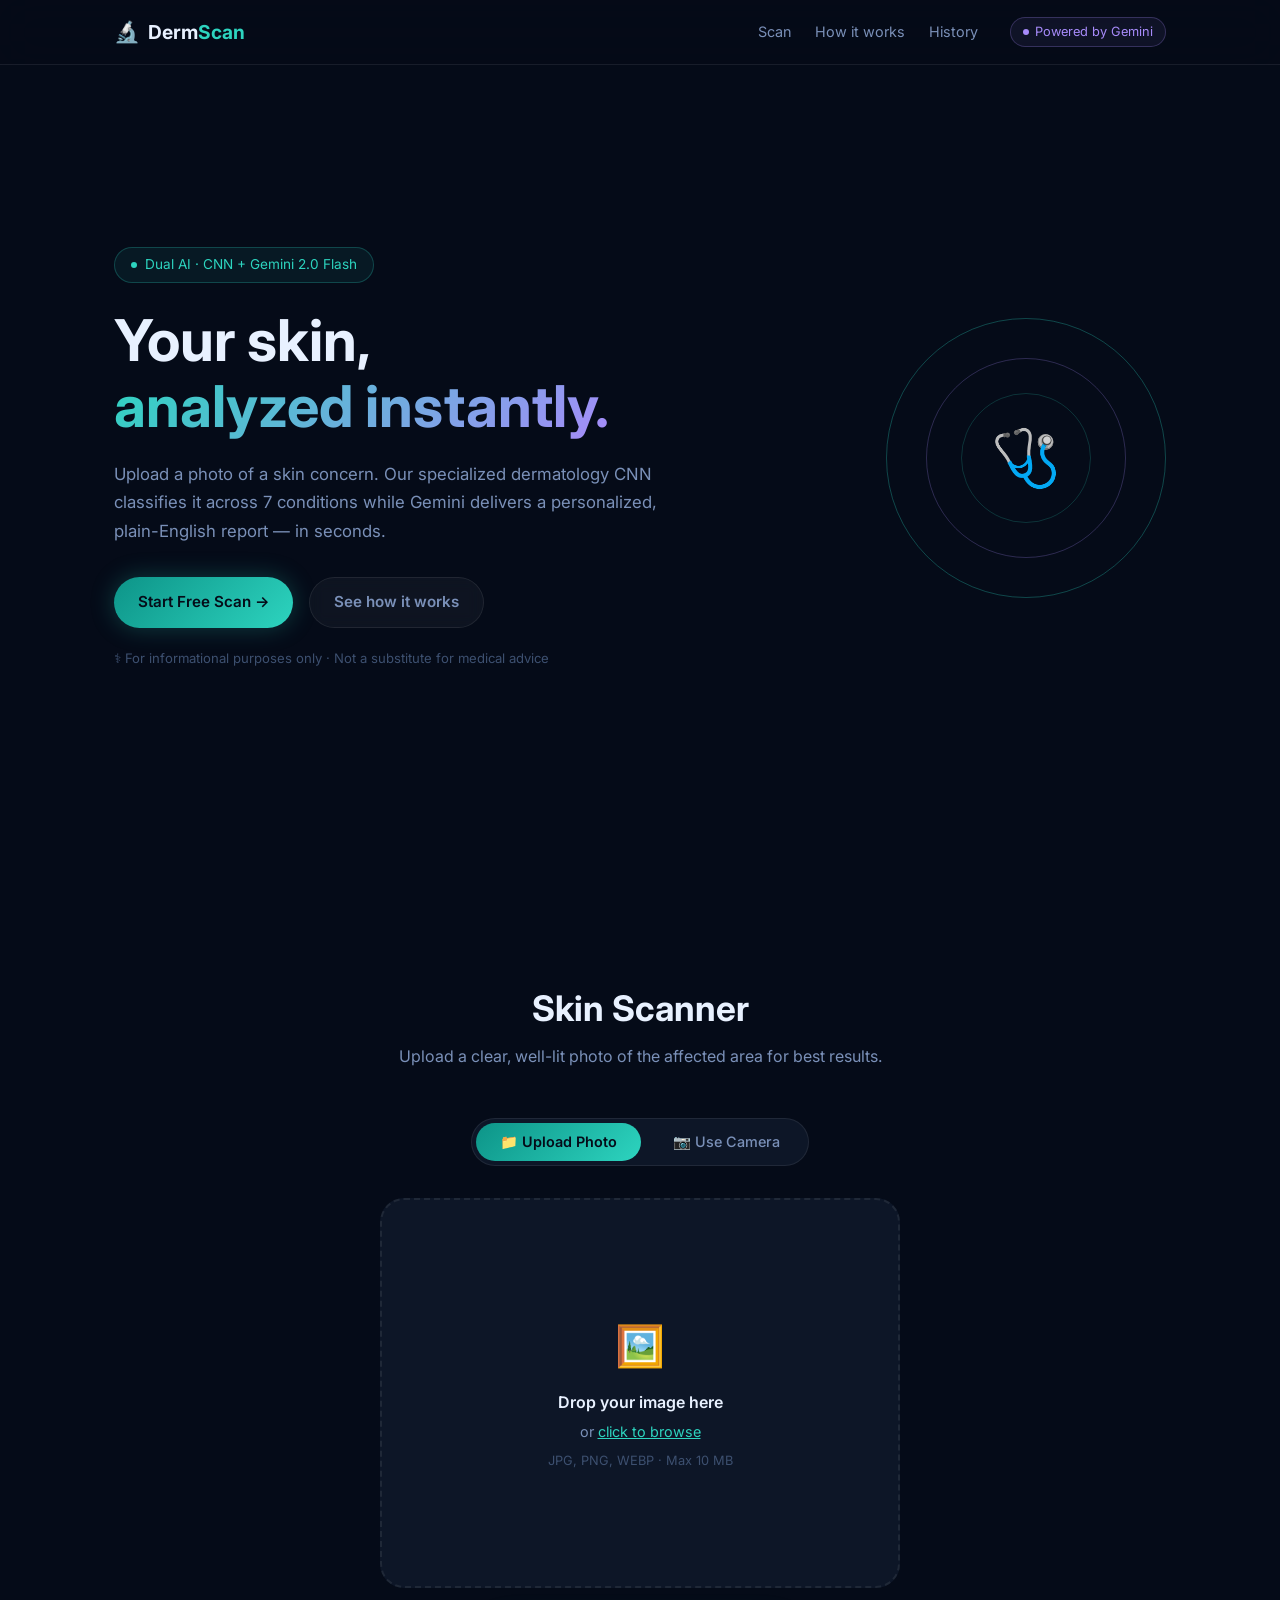
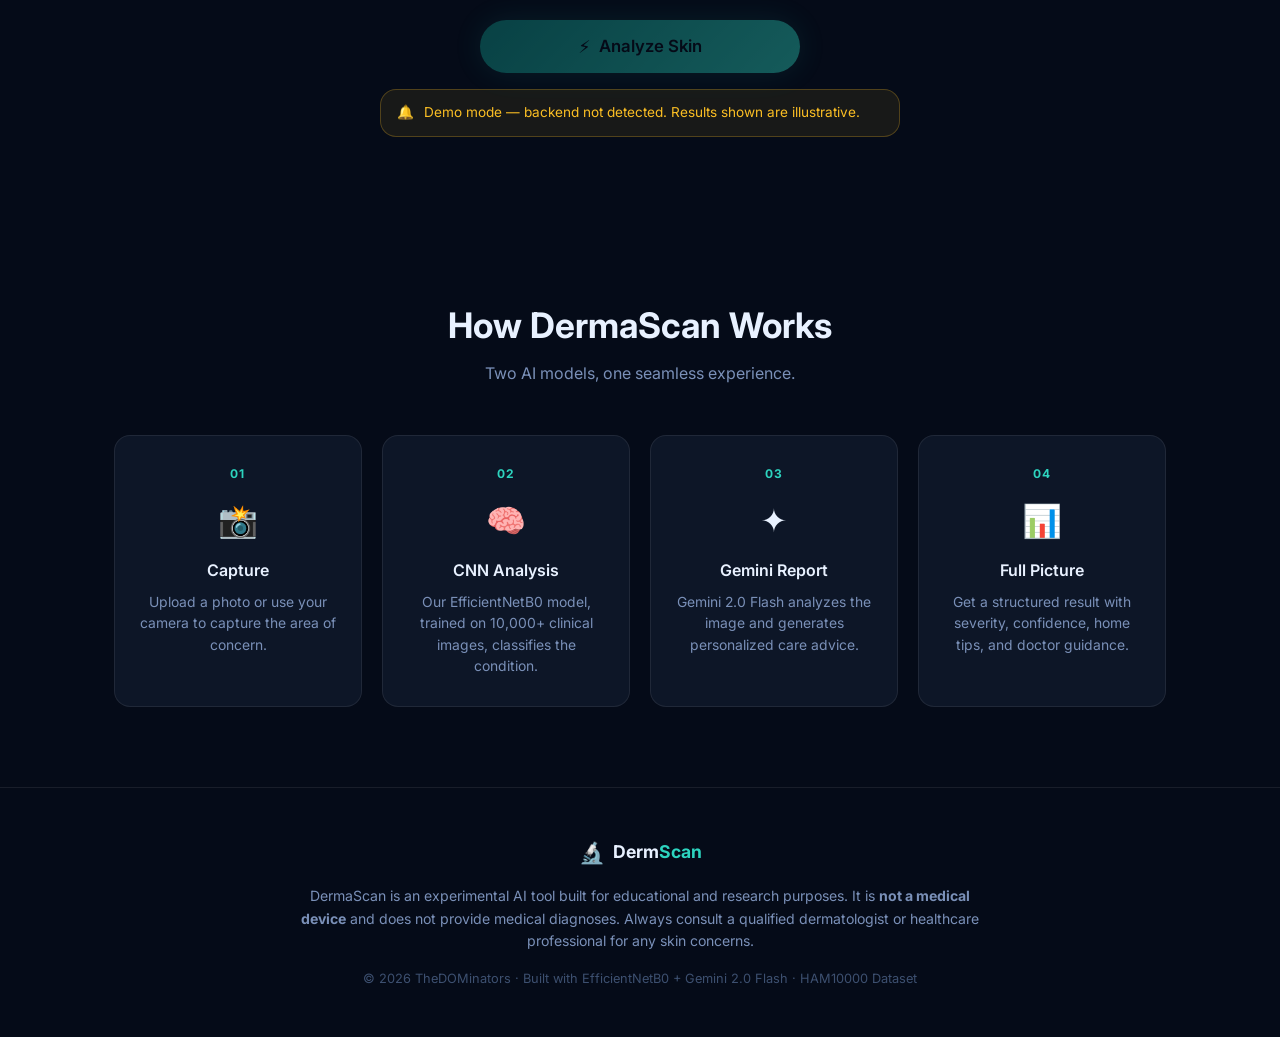
==== frontend/index.html @ 28ef1a65 "Claude Baseline Commit" ====
<!DOCTYPE html>
<html lang="en">
<head>
  <meta charset="UTF-8" />
  <meta name="viewport" content="width=device-width, initial-scale=1.0" />
  <title>DermaScan — AI Skin Condition Analyzer</title>
  <meta name="description" content="Upload a photo of a skin concern and get an instant dual-AI analysis powered by a specialized CNN and Gemini 2.0 Flash." />
  <meta name="theme-color" content="#050b18" />
  <meta property="og:title" content="DermaScan — AI Skin Condition Analyzer" />
  <meta property="og:description" content="Instant skin analysis powered by clinical AI + Gemini 2.0 Flash." />
  <link rel="preconnect" href="https://fonts.googleapis.com" />
  <link href="https://fonts.googleapis.com/css2?family=Inter:wght@300;400;500;600;700&display=swap" rel="stylesheet" />
  <link rel="stylesheet" href="style.css" />
</head>
<body>

  <!-- Particles background -->
  <div id="particles" aria-hidden="true"></div>

  <!-- ── Navbar ───────────────────────────────────────────────────── -->
  <nav id="navbar">
    <div class="nav-inner">
      <a href="#" class="nav-logo">
        <span class="logo-icon">🔬</span>
        <span class="logo-text">Derm<span class="accent">Scan</span></span>
      </a>
      <div class="nav-links">
        <a href="#scanner">Scan</a>
        <a href="#how-it-works">How it works</a>
        <a href="#history">History</a>
      </div>
      <div class="nav-badge">
        <span class="gemini-dot"></span>Powered by Gemini
      </div>
    </div>
  </nav>

  <!-- ── Hero ─────────────────────────────────────────────────────── -->
  <section id="hero">
    <div class="hero-content">
      <div class="hero-chip">
        <span class="chip-dot"></span> Dual AI · CNN + Gemini 2.0 Flash
      </div>
      <h1 class="hero-title">
        Your skin,<br/>
        <span class="gradient-text">analyzed instantly.</span>
      </h1>
      <p class="hero-subtitle">
        Upload a photo of a skin concern. Our specialized dermatology CNN classifies it across
        7 conditions while Gemini delivers a personalized, plain-English report — in seconds.
      </p>
      <div class="hero-actions">
        <a href="#scanner" class="btn btn-primary" id="hero-cta">Start Free Scan →</a>
        <a href="#how-it-works" class="btn btn-ghost">See how it works</a>
      </div>
      <p class="hero-disclaimer">
        ⚕️ For informational purposes only · Not a substitute for medical advice
      </p>
    </div>
    <div class="hero-visual" aria-hidden="true">
      <div class="hero-ring ring-1"></div>
      <div class="hero-ring ring-2"></div>
      <div class="hero-ring ring-3"></div>
      <div class="hero-icon">🩺</div>
    </div>
  </section>

  <!-- ── Scanner ───────────────────────────────────────────────────── -->
  <section id="scanner">
    <div class="section-header">
      <h2>Skin Scanner</h2>
      <p>Upload a clear, well-lit photo of the affected area for best results.</p>
    </div>

    <!-- Tab switcher -->
    <div class="tab-bar" role="tablist">
      <button class="tab active" id="tab-upload" role="tab" aria-selected="true" aria-controls="panel-upload">
        📁 Upload Photo
      </button>
      <button class="tab" id="tab-camera" role="tab" aria-selected="false" aria-controls="panel-camera">
        📷 Use Camera
      </button>
    </div>

    <!-- Upload panel -->
    <div id="panel-upload" class="tab-panel" role="tabpanel">
      <div id="drop-zone" class="drop-zone" tabindex="0" aria-label="Click or drag an image here">
        <div class="drop-zone-ring" id="drop-ring"></div>
        <div class="drop-zone-inner">
          <div class="drop-icon">🖼️</div>
          <p class="drop-label">Drop your image here</p>
          <p class="drop-sub">or <span class="link-text">click to browse</span></p>
          <p class="drop-formats">JPG, PNG, WEBP · Max 10 MB</p>
        </div>
        <input type="file" id="file-input" accept="image/*" hidden aria-label="Upload skin image" />
      </div>
    </div>

    <!-- Camera panel -->
    <div id="panel-camera" class="tab-panel hidden" role="tabpanel">
      <div class="camera-wrapper">
        <video id="camera-video" autoplay playsinline muted></video>
        <div class="camera-overlay-ring"></div>
        <button id="snap-btn" class="btn btn-snap" aria-label="Take photo">📸 Capture</button>
        <button id="camera-stop" class="btn btn-ghost btn-sm camera-stop-btn" aria-label="Stop camera">✕ Stop</button>
      </div>
      <canvas id="camera-canvas" hidden></canvas>
    </div>

    <!-- Image preview -->
    <div id="preview-section" class="preview-section hidden">
      <div class="preview-card">
        <img id="preview-img" src="" alt="Uploaded skin image preview" />
        <button id="change-btn" class="btn btn-ghost btn-sm preview-change" aria-label="Change image">↩ Change</button>
      </div>
    </div>

    <!-- Analyze button -->
    <div class="scan-actions">
      <button id="analyze-btn" class="btn btn-analyze" disabled aria-label="Analyze skin image">
        <span class="analyze-icon">⚡</span>
        <span id="analyze-label">Analyze Skin</span>
      </button>
    </div>

    <!-- Backend status notice -->
    <div id="demo-notice" class="demo-notice hidden">
      <span>🔔</span>
      <span>Demo mode — backend not detected. Results shown are illustrative.</span>
    </div>
  </section>

  <!-- ── Results ───────────────────────────────────────────────────── -->
  <section id="results" class="hidden">
    <div class="section-header">
      <h2>Analysis Results</h2>
      <p>Two AI systems working together to give you the full picture.</p>
    </div>

    <div class="results-grid">

      <!-- CNN Panel -->
      <div class="result-card cnn-card" id="cnn-panel">
        <div class="card-header">
          <div class="card-label cnn-label">
            <span class="label-dot teal-dot"></span> CNN Classification
          </div>
          <div id="cnn-loader" class="card-loader">
            <div class="skeleton skeleton-title"></div>
            <div class="skeleton skeleton-bar"></div>
            <div class="skeleton skeleton-bar short"></div>
            <div class="skeleton skeleton-bar shorter"></div>
          </div>
        </div>
        <div id="cnn-content" class="card-content hidden">
          <div class="condition-header">
            <div>
              <p class="condition-label">Detected Condition</p>
              <h3 id="cnn-condition" class="condition-name"></h3>
              <p id="cnn-common" class="condition-common"></p>
            </div>
            <div id="severity-pill" class="severity-pill"></div>
          </div>

          <div id="cnn-description" class="condition-description"></div>

          <div class="confidence-section">
            <p class="section-label">Top Predictions</p>
            <div id="confidence-bars" class="confidence-bars"></div>
          </div>

          <div id="seek-doctor-cta" class="seek-doctor hidden">
            <span class="cta-icon">🏥</span>
            <div>
              <strong>See a dermatologist soon</strong>
              <p>This condition warrants professional evaluation.</p>
            </div>
          </div>

          <div id="demo-cnn-tag" class="demo-tag hidden">⚡ Demo prediction</div>
        </div>
      </div>

      <!-- Gemini Panel -->
      <div class="result-card gemini-card" id="gemini-panel">
        <div class="card-header">
          <div class="card-label gemini-label">
            <span class="label-dot violet-dot"></span> Gemini AI Report
          </div>
          <div class="gemini-model-badge">gemini-2.0-flash ✦</div>
        </div>
        <div id="gemini-loader" class="card-loader">
          <div class="skeleton skeleton-title"></div>
          <div class="skeleton skeleton-text"></div>
          <div class="skeleton skeleton-text short"></div>
          <div class="skeleton skeleton-text"></div>
          <div class="skeleton skeleton-text shorter"></div>
        </div>
        <div id="gemini-content" class="card-content hidden">

          <div class="gemini-section">
            <p class="gemini-section-title">📋 What we observe</p>
            <p id="gemini-observations" class="gemini-text"></p>
          </div>

          <div class="gemini-section">
            <p class="gemini-section-title">💬 Explanation</p>
            <p id="gemini-explanation" class="gemini-text"></p>
          </div>

          <div id="urgency-banner" class="urgency-banner">
            <span id="urgency-icon" class="urgency-icon"></span>
            <div>
              <strong id="urgency-label"></strong>
              <p id="urgency-reason" class="urgency-reason"></p>
            </div>
          </div>

          <div class="gemini-two-col">
            <div class="gemini-section">
              <p class="gemini-section-title">💡 Care tips</p>
              <ul id="care-tips" class="gemini-list"></ul>
            </div>
            <div class="gemini-section">
              <p class="gemini-section-title">❓ Ask your doctor</p>
              <ul id="doctor-questions" class="gemini-list"></ul>
            </div>
          </div>

          <div class="gemini-disclaimer">
            <span>⚕️</span>
            <p id="gemini-disclaimer-text"></p>
          </div>

          <div id="demo-gemini-tag" class="demo-tag hidden">⚡ Demo report</div>
        </div>
      </div>
    </div>

    <div class="results-actions">
      <button id="new-scan-btn" class="btn btn-primary">🔄 New Scan</button>
    </div>
  </section>

  <!-- ── How it works ──────────────────────────────────────────────── -->
  <section id="how-it-works">
    <div class="section-header">
      <h2>How DermaScan Works</h2>
      <p>Two AI models, one seamless experience.</p>
    </div>
    <div class="steps-grid">
      <div class="step-card">
        <div class="step-num">01</div>
        <div class="step-icon">📸</div>
        <h3>Capture</h3>
        <p>Upload a photo or use your camera to capture the area of concern.</p>
      </div>
      <div class="step-card">
        <div class="step-num">02</div>
        <div class="step-icon">🧠</div>
        <h3>CNN Analysis</h3>
        <p>Our EfficientNetB0 model, trained on 10,000+ clinical images, classifies the condition.</p>
      </div>
      <div class="step-card">
        <div class="step-num">03</div>
        <div class="step-icon">✦</div>
        <h3>Gemini Report</h3>
        <p>Gemini 2.0 Flash analyzes the image and generates personalized care advice.</p>
      </div>
      <div class="step-card">
        <div class="step-num">04</div>
        <div class="step-icon">📊</div>
        <h3>Full Picture</h3>
        <p>Get a structured result with severity, confidence, home tips, and doctor guidance.</p>
      </div>
    </div>
  </section>

  <!-- ── Scan History ──────────────────────────────────────────────── -->
  <section id="history" class="hidden">
    <div class="section-header">
      <h2>Scan History</h2>
      <p>Your last 5 scans, stored locally in your browser.</p>
      <button id="clear-history" class="btn btn-ghost btn-sm">Clear history</button>
    </div>
    <div id="history-grid" class="history-grid"></div>
  </section>

  <!-- ── Footer ────────────────────────────────────────────────────── -->
  <footer id="footer">
    <div class="footer-inner">
      <div class="footer-logo">
        <span class="logo-icon">🔬</span>
        <span class="logo-text">Derm<span class="accent">Scan</span></span>
      </div>
      <p class="footer-disclaimer">
        DermaScan is an experimental AI tool built for educational and research purposes.
        It is <strong>not a medical device</strong> and does not provide medical diagnoses.
        Always consult a qualified dermatologist or healthcare professional for any skin concerns.
      </p>
      <p class="footer-copy">© 2026 TheDOMinators · Built with EfficientNetB0 + Gemini 2.0 Flash · HAM10000 Dataset</p>
    </div>
  </footer>

  <script src="main.js"></script>
</body>
</html>
---- frontend/style.css ----
/* ── Tokens ─────────────────────────────────────────── */
:root {
  --bg: #050b18; --bg2: #0d1627; --bg3: #111d35;
  --glass: rgba(255,255,255,0.04); --glass-h: rgba(255,255,255,0.07);
  --border: rgba(255,255,255,0.08); --border-h: rgba(255,255,255,0.18);
  --teal: #2dd4bf; --teal-d: #0d9488; --teal-glow: rgba(45,212,191,0.25);
  --violet: #a78bfa; --violet-d: #7c3aed; --violet-glow: rgba(167,139,250,0.25);
  --emerald: #34d399; --amber: #fbbf24; --red: #f87171;
  --text: #e8f1ff; --text2: #7a90b8; --text3: #3d5070;
  --font: 'Inter', system-ui, sans-serif;
  --r: 16px; --r-lg: 24px; --r-pill: 999px;
}
*, *::before, *::after { box-sizing: border-box; margin: 0; padding: 0; }
html { scroll-behavior: smooth; }
body { background: var(--bg); color: var(--text); font-family: var(--font);
  font-size: 16px; line-height: 1.6; overflow-x: hidden; }
a { color: inherit; text-decoration: none; }
button { cursor: pointer; font-family: var(--font); }
.hidden { display: none !important; }
.accent { color: var(--teal); }

/* ── Particles ──────────────────────────────────────── */
#particles { position: fixed; inset: 0; pointer-events: none; z-index: 0; overflow: hidden; }
.particle { position: absolute; border-radius: 50%;
  background: radial-gradient(circle, var(--teal) 0%, transparent 70%);
  animation: float-p linear infinite; opacity: 0; }
@keyframes float-p {
  0% { transform: translateY(100vh) scale(0); opacity: 0; }
  10% { opacity: 0.15; }
  90% { opacity: 0.08; }
  100% { transform: translateY(-10vh) scale(1); opacity: 0; }
}

/* ── Navbar ─────────────────────────────────────────── */
#navbar { position: fixed; top: 0; width: 100%; z-index: 100;
  background: rgba(5,11,24,0.8); backdrop-filter: blur(20px);
  border-bottom: 1px solid var(--border); }
.nav-inner { max-width: 1100px; margin: 0 auto; padding: 0 24px;
  height: 64px; display: flex; align-items: center; gap: 32px; }
.nav-logo { display: flex; align-items: center; gap: 8px; font-weight: 700; font-size: 1.2rem; }
.logo-icon { font-size: 1.3rem; }
.nav-links { display: flex; gap: 24px; margin-left: auto; }
.nav-links a { color: var(--text2); font-size: 0.9rem; transition: color .2s; }
.nav-links a:hover { color: var(--teal); }
.nav-badge { display: flex; align-items: center; gap: 6px; font-size: 0.8rem;
  color: var(--violet); padding: 4px 12px; border: 1px solid var(--violet-glow);
  border-radius: var(--r-pill); background: rgba(167,139,250,0.07); }
.gemini-dot { width: 6px; height: 6px; border-radius: 50%;
  background: var(--violet); animation: blink 2s ease-in-out infinite; }
@keyframes blink { 0%,100%{opacity:1} 50%{opacity:0.3} }

/* ── Buttons ────────────────────────────────────────── */
.btn { display: inline-flex; align-items: center; gap: 8px; padding: 12px 24px;
  border-radius: var(--r-pill); border: none; font-size: 0.95rem; font-weight: 600;
  transition: all .2s; white-space: nowrap; }
.btn-primary { background: linear-gradient(135deg, var(--teal-d), var(--teal));
  color: #050b18; box-shadow: 0 0 24px var(--teal-glow); }
.btn-primary:hover { transform: translateY(-2px); box-shadow: 0 0 40px var(--teal-glow); }
.btn-ghost { background: var(--glass); color: var(--text2);
  border: 1px solid var(--border); backdrop-filter: blur(8px); }
.btn-ghost:hover { border-color: var(--border-h); color: var(--text); background: var(--glass-h); }
.btn-sm { padding: 8px 16px; font-size: 0.85rem; }
.btn-analyze { width: 100%; max-width: 320px; justify-content: center; padding: 16px 32px;
  font-size: 1.05rem; background: linear-gradient(135deg, var(--teal-d), var(--teal));
  color: #050b18; border: none; border-radius: var(--r-pill);
  box-shadow: 0 0 32px var(--teal-glow); transition: all .3s; }
.btn-analyze:hover:not(:disabled) { transform: translateY(-3px); box-shadow: 0 0 56px var(--teal-glow); }
.btn-analyze:disabled { opacity: 0.4; cursor: not-allowed; }
.btn-snap { background: rgba(45,212,191,0.15); color: var(--teal);
  border: 2px solid var(--teal); border-radius: var(--r-pill);
  padding: 12px 28px; font-size: 1rem; font-weight: 600; }
.btn-snap:hover { background: rgba(45,212,191,0.3); }

/* ── Section layout ─────────────────────────────────── */
section { position: relative; z-index: 1; max-width: 1100px;
  margin: 0 auto; padding: 80px 24px; }
.section-header { text-align: center; margin-bottom: 48px; }
.section-header h2 { font-size: clamp(1.6rem, 3vw, 2.2rem); font-weight: 700; margin-bottom: 8px; }
.section-header p { color: var(--text2); font-size: 1rem; }

/* ── Hero ───────────────────────────────────────────── */
#hero { min-height: 100vh; display: flex; align-items: center;
  justify-content: space-between; gap: 48px; padding-top: 96px; max-width: 1100px; }
.hero-content { flex: 1; max-width: 580px; }
.hero-chip { display: inline-flex; align-items: center; gap: 8px; font-size: 0.85rem;
  color: var(--teal); padding: 6px 16px; border: 1px solid var(--teal-glow);
  border-radius: var(--r-pill); background: rgba(45,212,191,0.07); margin-bottom: 24px; }
.chip-dot { width: 6px; height: 6px; border-radius: 50%;
  background: var(--teal); animation: blink 1.5s ease-in-out infinite; }
.hero-title { font-size: clamp(2.4rem, 5vw, 3.6rem); font-weight: 700;
  line-height: 1.15; margin-bottom: 20px; }
.gradient-text { background: linear-gradient(135deg, var(--teal), var(--violet));
  -webkit-background-clip: text; -webkit-text-fill-color: transparent; background-clip: text; }
.hero-subtitle { color: var(--text2); font-size: 1.05rem; line-height: 1.7; margin-bottom: 32px; }
.hero-actions { display: flex; gap: 16px; flex-wrap: wrap; margin-bottom: 20px; }
.hero-disclaimer { color: var(--text3); font-size: 0.82rem; }
.hero-visual { flex: 0 0 auto; position: relative; width: 280px; height: 280px; display: grid;
  place-items: center; }
.hero-ring { position: absolute; border-radius: 50%; border: 1px solid; animation: spin-ring linear infinite; }
.ring-1 { width: 280px; height: 280px; border-color: rgba(45,212,191,0.3); animation-duration: 12s; }
.ring-2 { width: 200px; height: 200px; border-color: rgba(167,139,250,0.25); animation-duration: 8s; animation-direction: reverse; }
.ring-3 { width: 130px; height: 130px; border-color: rgba(45,212,191,0.2); animation-duration: 16s; }
@keyframes spin-ring { from{transform:rotate(0deg)} to{transform:rotate(360deg)} }
.hero-icon { font-size: 3.5rem; animation: pulse-icon 3s ease-in-out infinite; }
@keyframes pulse-icon { 0%,100%{transform:scale(1)} 50%{transform:scale(1.1)} }

/* ── Tabs ───────────────────────────────────────────── */
.tab-bar { display: flex; gap: 8px; background: var(--bg2); border-radius: var(--r-pill);
  padding: 4px; width: fit-content; margin: 0 auto 32px; border: 1px solid var(--border); }
.tab { padding: 10px 24px; border-radius: var(--r-pill); border: none;
  background: transparent; color: var(--text2); font-size: 0.9rem; font-weight: 500; transition: all .2s; }
.tab.active { background: linear-gradient(135deg, var(--teal-d), var(--teal));
  color: #050b18; font-weight: 600; }

/* ── Drop Zone ──────────────────────────────────────── */
.drop-zone { position: relative; width: 100%; max-width: 520px; margin: 0 auto;
  aspect-ratio: 4/3; border-radius: var(--r-lg); border: 2px dashed var(--border);
  display: grid; place-items: center; cursor: pointer; transition: all .3s;
  overflow: hidden; background: var(--bg2); }
.drop-zone:hover, .drop-zone.drag-over { border-color: var(--teal); background: rgba(45,212,191,0.04); }
.drop-zone.drag-over { transform: scale(1.01); box-shadow: 0 0 40px var(--teal-glow); }
.drop-zone-ring { position: absolute; inset: -2px; border-radius: inherit;
  border: 2px solid transparent; pointer-events: none; }
.drop-zone.scanning .drop-zone-ring {
  border-color: var(--teal);
  animation: scan-spin 1.5s linear infinite;
  background: conic-gradient(from 0deg, var(--teal) 0%, transparent 60%);
  -webkit-mask: padding-box, padding-box;
  mask: padding-box, padding-box; }
@keyframes scan-spin { to { transform: rotate(360deg); } }
.drop-zone-inner { text-align: center; padding: 32px; z-index: 1; }
.drop-icon { font-size: 2.5rem; margin-bottom: 12px; }
.drop-label { font-size: 1rem; font-weight: 600; margin-bottom: 4px; }
.drop-sub { color: var(--text2); font-size: 0.9rem; }
.link-text { color: var(--teal); cursor: pointer; text-decoration: underline; }
.drop-formats { color: var(--text3); font-size: 0.8rem; margin-top: 8px; }

/* ── Camera ─────────────────────────────────────────── */
.camera-wrapper { position: relative; width: 100%; max-width: 520px; margin: 0 auto;
  border-radius: var(--r-lg); overflow: hidden; background: #000;
  aspect-ratio: 4/3; display: grid; place-items: center; }
#camera-video { width: 100%; height: 100%; object-fit: cover; border-radius: var(--r-lg); }
.camera-overlay-ring { position: absolute; width: 60%; aspect-ratio: 1;
  border: 2px solid rgba(45,212,191,0.5); border-radius: 50%; pointer-events: none; }
#snap-btn { position: absolute; bottom: 20px; left: 50%; transform: translateX(-50%); z-index: 2; }
.camera-stop-btn { position: absolute; top: 12px; right: 12px; z-index: 2; }

/* ── Preview ────────────────────────────────────────── */
.preview-section { margin-top: 24px; }
.preview-card { position: relative; width: fit-content; margin: 0 auto; }
.preview-card img { max-width: 300px; max-height: 220px; object-fit: cover;
  border-radius: var(--r); border: 2px solid var(--teal); box-shadow: 0 0 24px var(--teal-glow); }
.preview-change { position: absolute; top: 8px; right: 8px; }
.scan-actions { text-align: center; margin-top: 32px; }
.analyze-icon { font-size: 1.1rem; }

/* ── Demo notice ────────────────────────────────────── */
.demo-notice { display: flex; align-items: center; gap: 10px; margin: 16px auto 0;
  max-width: 520px; padding: 12px 16px; border-radius: var(--r);
  background: rgba(251,191,36,0.08); border: 1px solid rgba(251,191,36,0.25);
  color: var(--amber); font-size: 0.85rem; }

/* ── Results ────────────────────────────────────────── */
.results-grid { display: grid; grid-template-columns: 1fr 1fr; gap: 24px; }
.result-card { border-radius: var(--r-lg); padding: 28px; background: var(--bg2);
  border: 1px solid var(--border); animation: fade-up .5s ease both; }
.cnn-card { border-top: 3px solid var(--teal); }
.gemini-card { border-top: 3px solid var(--violet); }
@keyframes fade-up {
  from { opacity: 0; transform: translateY(24px); }
  to   { opacity: 1; transform: translateY(0); }
}
.card-header { display: flex; justify-content: space-between; align-items: center; margin-bottom: 20px; }
.card-label { display: flex; align-items: center; gap: 8px; font-weight: 600; font-size: 0.9rem; }
.label-dot { width: 8px; height: 8px; border-radius: 50%; }
.teal-dot { background: var(--teal); box-shadow: 0 0 8px var(--teal); }
.violet-dot { background: var(--violet); box-shadow: 0 0 8px var(--violet); }
.gemini-model-badge { font-size: 0.75rem; color: var(--violet);
  padding: 3px 10px; border: 1px solid var(--violet-glow);
  border-radius: var(--r-pill); background: rgba(167,139,250,0.07); }

/* ── Skeletons ──────────────────────────────────────── */
.skeleton { border-radius: 6px; background: linear-gradient(90deg, var(--bg3) 25%, var(--bg2) 50%, var(--bg3) 75%);
  background-size: 200% 100%; animation: shimmer 1.5s infinite; margin-bottom: 12px; height: 16px; }
.skeleton-title { height: 24px; width: 65%; }
.skeleton-bar { height: 14px; }
.skeleton-text { height: 13px; }
.short { width: 75%; }
.shorter { width: 50%; }
@keyframes shimmer { 0%{background-position:200% 0} 100%{background-position:-200% 0} }

/* ── CNN content ────────────────────────────────────── */
.condition-header { display: flex; justify-content: space-between;
  align-items: flex-start; gap: 12px; margin-bottom: 16px; }
.condition-label { font-size: 0.75rem; color: var(--text3); text-transform: uppercase;
  letter-spacing: 0.08em; margin-bottom: 4px; }
.condition-name { font-size: 1.4rem; font-weight: 700; color: var(--text); }
.condition-common { color: var(--text2); font-size: 0.9rem; margin-top: 2px; }
.condition-description { color: var(--text2); font-size: 0.9rem; line-height: 1.6;
  margin-bottom: 20px; padding: 14px; background: var(--glass);
  border-radius: var(--r); border: 1px solid var(--border); }
.section-label { font-size: 0.75rem; text-transform: uppercase; letter-spacing: 0.08em;
  color: var(--text3); margin-bottom: 10px; }
.confidence-bars { display: flex; flex-direction: column; gap: 10px; }
.conf-item { display: flex; flex-direction: column; gap: 4px; }
.conf-header { display: flex; justify-content: space-between; font-size: 0.85rem; }
.conf-label { font-weight: 500; }
.conf-pct { color: var(--teal); font-weight: 600; }
.conf-track { height: 7px; background: var(--bg3); border-radius: var(--r-pill); overflow: hidden; }
.conf-fill { height: 100%; border-radius: var(--r-pill); width: 0;
  background: linear-gradient(90deg, var(--teal-d), var(--teal));
  transition: width 1s cubic-bezier(.4,0,.2,1); }
.conf-fill.top { box-shadow: 0 0 10px var(--teal-glow); }

/* ── Severity pill ──────────────────────────────────── */
.severity-pill { padding: 6px 14px; border-radius: var(--r-pill);
  font-size: 0.78rem; font-weight: 700; white-space: nowrap; }
.sev-low  { background: rgba(52,211,153,0.15); color: var(--emerald); border: 1px solid rgba(52,211,153,0.3); }
.sev-medium { background: rgba(251,191,36,0.15); color: var(--amber); border: 1px solid rgba(251,191,36,0.3); }
.sev-high  { background: rgba(248,113,113,0.15); color: var(--red); border: 1px solid rgba(248,113,113,0.3); }

/* ── Seek doctor CTA ────────────────────────────────── */
.seek-doctor { display: flex; align-items: flex-start; gap: 12px; margin-top: 20px;
  padding: 14px; border-radius: var(--r); background: rgba(248,113,113,0.07);
  border: 1px solid rgba(248,113,113,0.25); color: var(--text2); font-size: 0.88rem; }
.seek-doctor strong { display: block; color: var(--red); margin-bottom: 2px; }
.cta-icon { font-size: 1.4rem; flex-shrink: 0; }

/* ── Gemini content ─────────────────────────────────── */
.gemini-section { margin-bottom: 18px; }
.gemini-section-title { font-size: 0.82rem; font-weight: 700; color: var(--violet);
  text-transform: uppercase; letter-spacing: 0.06em; margin-bottom: 8px; }
.gemini-text { color: var(--text2); font-size: 0.9rem; line-height: 1.65; }
.gemini-list { display: flex; flex-direction: column; gap: 8px; list-style: none; padding: 0; }
.gemini-list li { color: var(--text2); font-size: 0.88rem; line-height: 1.5;
  padding: 8px 12px; background: var(--glass); border-radius: 8px;
  border-left: 3px solid var(--violet); }
.gemini-two-col { display: grid; grid-template-columns: 1fr 1fr; gap: 16px; }
.urgency-banner { display: flex; align-items: flex-start; gap: 12px; padding: 14px;
  border-radius: var(--r); margin-bottom: 18px; }
.urgency-banner.u-monitor { background: rgba(52,211,153,0.07); border: 1px solid rgba(52,211,153,0.25); }
.urgency-banner.u-schedule { background: rgba(251,191,36,0.07); border: 1px solid rgba(251,191,36,0.25); }
.urgency-banner.u-seek_care { background: rgba(248,113,113,0.07); border: 1px solid rgba(248,113,113,0.3); }
.urgency-icon { font-size: 1.5rem; }
.urgency-banner strong { display: block; margin-bottom: 2px; font-size: 0.95rem; }
.urgency-reason { color: var(--text2); font-size: 0.85rem; }
.gemini-disclaimer { display: flex; gap: 8px; padding: 12px;
  background: rgba(255,255,255,0.03); border-radius: 8px; margin-top: 12px;
  border: 1px solid var(--border); color: var(--text3); font-size: 0.8rem; line-height: 1.5; }
.demo-tag { margin-top: 12px; font-size: 0.75rem; color: var(--amber);
  padding: 4px 10px; border-radius: var(--r-pill);
  background: rgba(251,191,36,0.08); width: fit-content; }
.results-actions { text-align: center; margin-top: 32px; }

/* ── How it works ───────────────────────────────────── */
.steps-grid { display: grid; grid-template-columns: repeat(4, 1fr); gap: 20px; }
.step-card { background: var(--bg2); border: 1px solid var(--border);
  border-radius: var(--r); padding: 28px 20px; text-align: center;
  transition: border-color .2s, transform .2s; }
.step-card:hover { border-color: var(--teal-glow); transform: translateY(-4px); }
.step-num { font-size: 0.75rem; color: var(--teal); font-weight: 700;
  letter-spacing: 0.1em; margin-bottom: 12px; }
.step-icon { font-size: 2rem; margin-bottom: 12px; }
.step-card h3 { font-size: 1rem; font-weight: 600; margin-bottom: 8px; }
.step-card p { color: var(--text2); font-size: 0.87rem; line-height: 1.55; }

/* ── History ────────────────────────────────────────── */
.history-grid { display: grid; grid-template-columns: repeat(auto-fill, minmax(200px, 1fr)); gap: 16px; }
.history-card { background: var(--bg2); border: 1px solid var(--border); border-radius: var(--r);
  overflow: hidden; cursor: pointer; transition: all .2s; }
.history-card:hover { border-color: var(--teal-glow); transform: translateY(-2px); }
.history-thumb { width: 100%; aspect-ratio: 4/3; object-fit: cover; }
.history-info { padding: 12px; }
.history-condition { font-size: 0.88rem; font-weight: 600; margin-bottom: 2px; }
.history-meta { font-size: 0.78rem; color: var(--text3); }

/* ── Footer ─────────────────────────────────────────── */
#footer { border-top: 1px solid var(--border); padding: 48px 24px; text-align: center; }
.footer-inner { max-width: 700px; margin: 0 auto; }
.footer-logo { display: flex; align-items: center; justify-content: center; gap: 8px;
  font-size: 1.1rem; font-weight: 700; margin-bottom: 16px; }
.footer-disclaimer { color: var(--text2); font-size: 0.88rem; line-height: 1.6; margin-bottom: 16px; }
.footer-copy { color: var(--text3); font-size: 0.8rem; }

/* ── Responsive ─────────────────────────────────────── */
@media (max-width: 900px) {
  #hero { flex-direction: column; text-align: center; padding-top: 120px; }
  .hero-actions { justify-content: center; }
  .hero-visual { display: none; }
  .results-grid { grid-template-columns: 1fr; }
  .steps-grid { grid-template-columns: 1fr 1fr; }
  .gemini-two-col { grid-template-columns: 1fr; }
}
@media (max-width: 600px) {
  .nav-links { display: none; }
  .steps-grid { grid-template-columns: 1fr; }
  .condition-header { flex-direction: column; }
}
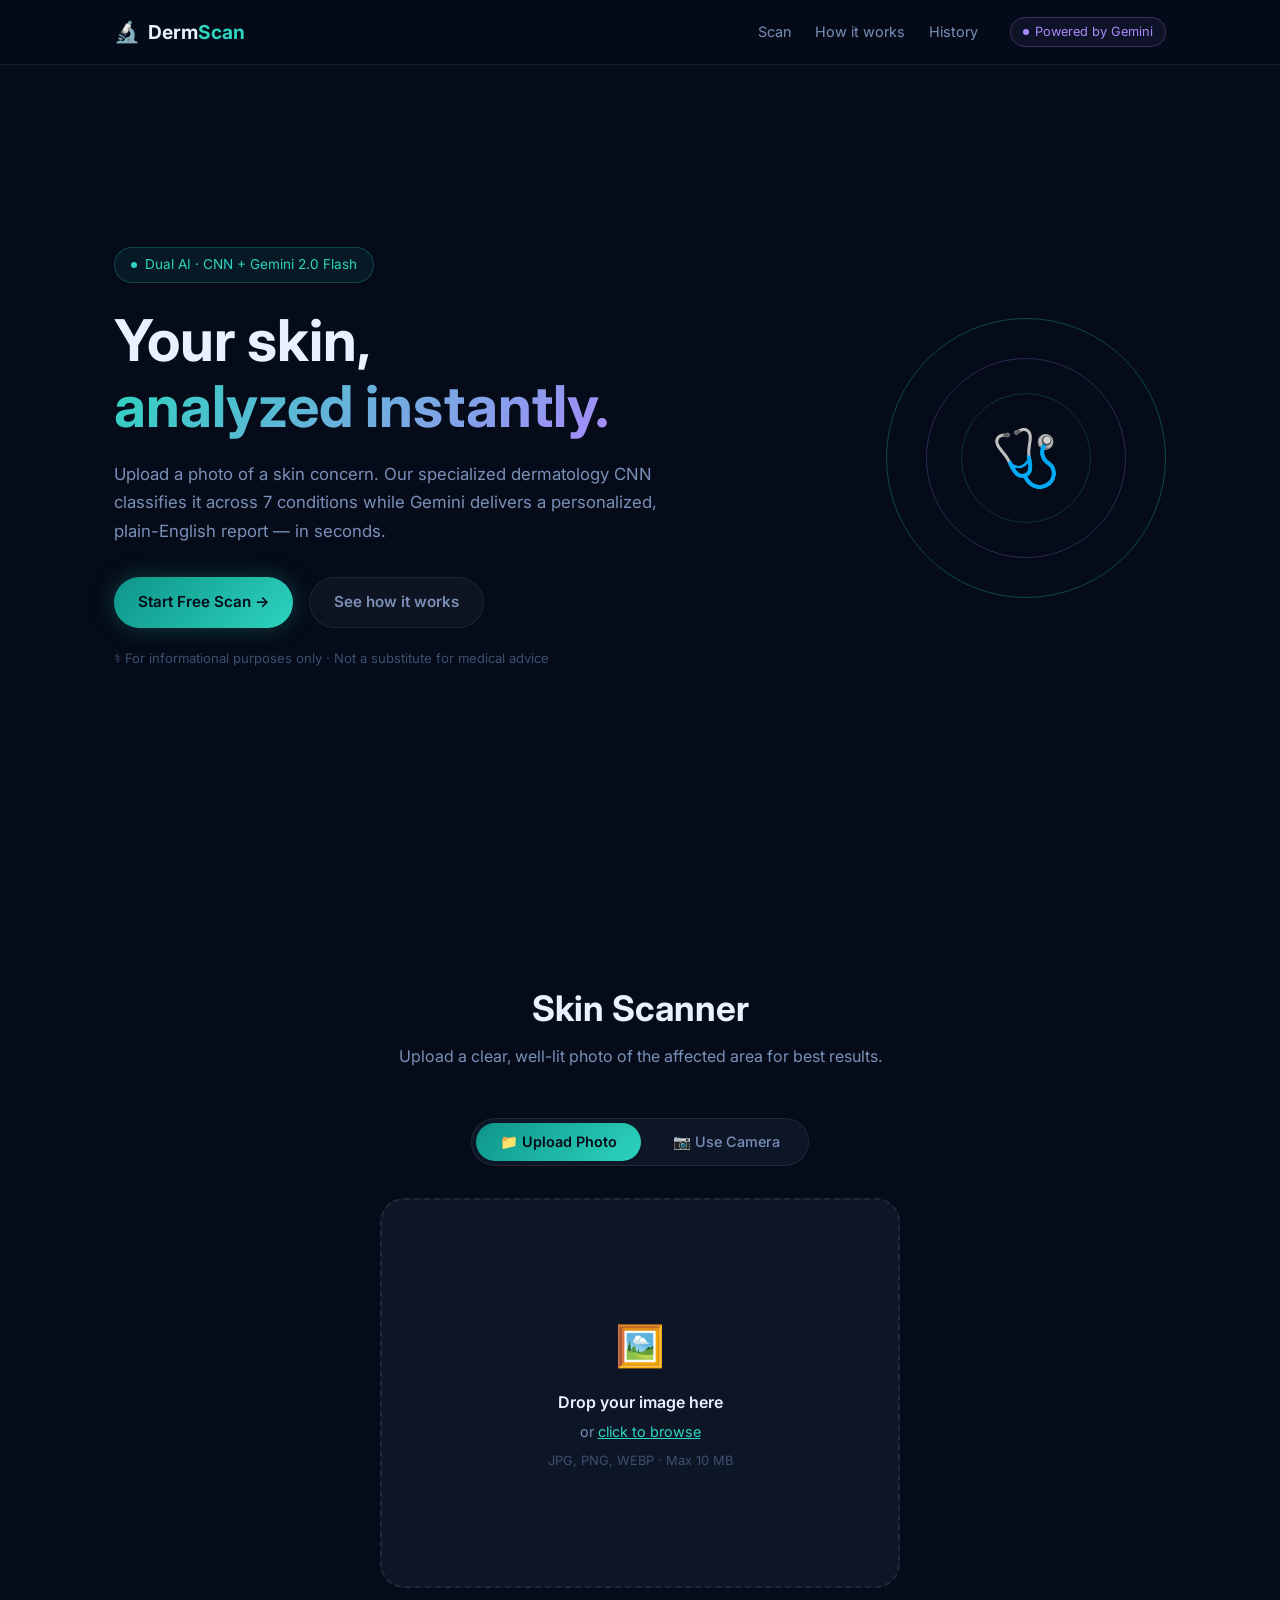
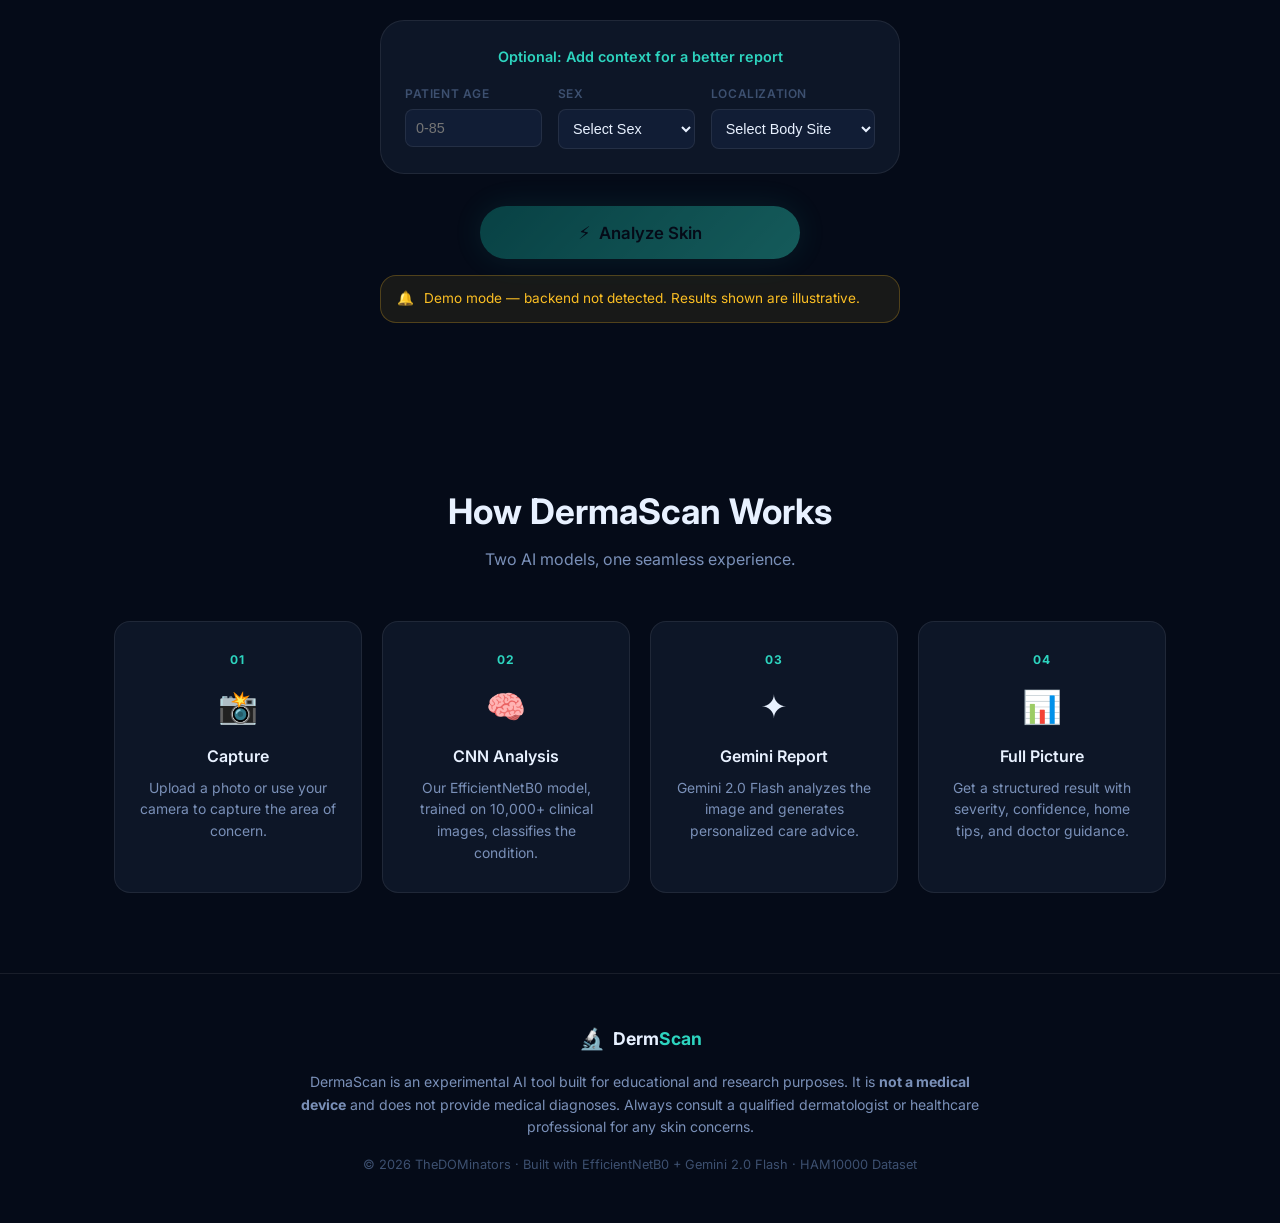
==== commit 07bd7807: "Both model and Gemini APIs working" ====
--- a/frontend/index.html
+++ b/frontend/index.html
@@ -10,6 +10,7 @@
   <meta property="og:description" content="Instant skin analysis powered by clinical AI + Gemini 2.0 Flash." />
   <link rel="preconnect" href="https://fonts.googleapis.com" />
   <link href="https://fonts.googleapis.com/css2?family=Inter:wght@300;400;500;600;700&display=swap" rel="stylesheet" />
+  <link rel="stylesheet" href="https://cdnjs.cloudflare.com/ajax/libs/cropperjs/1.6.1/cropper.min.css" />
   <link rel="stylesheet" href="style.css" />
 </head>
 <body>
@@ -115,6 +116,47 @@
       </div>
     </div>
 
+    <!-- Patient Details -->
+    <div id="patient-details" class="patient-details">
+      <p class="details-title">Optional: Add context for a better report</p>
+      <div class="details-grid">
+        <div class="input-group">
+          <label for="input-age">Patient Age</label>
+          <input type="number" id="input-age" step="5" min="0" max="85" placeholder="0-85" />
+        </div>
+        <div class="input-group">
+          <label for="input-gender">Sex</label>
+          <select id="input-gender">
+            <option value="">Select Sex</option>
+            <option value="male">Male</option>
+            <option value="female">Female</option>
+            <option value="unknown">Unknown / Other</option>
+          </select>
+        </div>
+        <div class="input-group">
+          <label for="input-localization">Localization</label>
+          <select id="input-localization">
+            <option value="">Select Body Site</option>
+            <option value="abdomen">Abdomen</option>
+            <option value="back">Back</option>
+            <option value="chest">Chest</option>
+            <option value="ear">Ear</option>
+            <option value="face">Face</option>
+            <option value="foot">Foot</option>
+            <option value="genital">Genital</option>
+            <option value="hand">Hand</option>
+            <option value="lower extremity">Lower Extremity</option>
+            <option value="neck">Neck</option>
+            <option value="scalp">Scalp</option>
+            <option value="trunk">Trunk</option>
+            <option value="upper extremity">Upper Extremity</option>
+            <option value="acral">Acral</option>
+            <option value="unknown">Unknown</option>
+          </select>
+        </div>
+      </div>
+    </div>
+
     <!-- Analyze button -->
     <div class="scan-actions">
       <button id="analyze-btn" class="btn btn-analyze" disabled aria-label="Analyze skin image">
@@ -187,7 +229,7 @@
           <div class="card-label gemini-label">
             <span class="label-dot violet-dot"></span> Gemini AI Report
           </div>
-          <div class="gemini-model-badge">gemini-2.0-flash ✦</div>
+          <div class="gemini-model-badge">gemini-3.1-pro ✦</div>
         </div>
         <div id="gemini-loader" class="card-loader">
           <div class="skeleton skeleton-title"></div>
@@ -302,6 +344,47 @@
     </div>
   </footer>
 
+  <!-- ── Image Editor Modal ────────────────────────────────────── -->
+  <div id="editor-modal" class="modal hidden">
+    <div class="modal-content editor-content">
+      <div class="modal-header">
+        <h3>Prepare Image</h3>
+        <button class="btn-close" id="editor-close">✕</button>
+      </div>
+      <div class="editor-body">
+        <div class="cropper-container">
+          <img id="editor-img" src="" alt="Image to crop" />
+        </div>
+        <div class="editor-controls">
+          <p class="control-hint">Adjust exposure to match professional dermoscopy</p>
+          
+          <div class="control-group">
+            <label>Brightness</label>
+            <input type="range" id="adj-brightness" min="0" max="200" value="100" />
+          </div>
+          <div class="control-group">
+            <label>Contrast</label>
+            <input type="range" id="adj-contrast" min="0" max="200" value="100" />
+          </div>
+          <div class="control-group">
+            <label>Saturation</label>
+            <input type="range" id="adj-saturation" min="0" max="200" value="100" />
+          </div>
+
+          <div class="editor-actions-secondary">
+            <button id="btn-rotate" class="btn btn-ghost btn-sm" title="Rotate 90°">🔄 Rotate</button>
+            <button id="btn-reset-adj" class="btn btn-ghost btn-sm">🧹 Reset All</button>
+          </div>
+        </div>
+      </div>
+      <div class="modal-footer">
+        <button id="editor-cancel" class="btn btn-ghost">Cancel</button>
+        <button id="editor-apply" class="btn btn-primary">Apply & Save →</button>
+      </div>
+    </div>
+  </div>
+
+  <script src="https://cdnjs.cloudflare.com/ajax/libs/cropperjs/1.6.1/cropper.min.js"></script>
   <script src="main.js"></script>
 </body>
 </html>
--- a/frontend/style.css
+++ b/frontend/style.css
@@ -154,6 +154,17 @@
 .scan-actions { text-align: center; margin-top: 32px; }
 .analyze-icon { font-size: 1.1rem; }
 
+/* ── Patient Details ────────────────────────────────── */
+.patient-details { margin: 32px auto; max-width: 520px; background: var(--bg2);
+  padding: 24px; border-radius: var(--r-lg); border: 1px solid var(--border); }
+.details-title { font-size: 0.9rem; font-weight: 600; color: var(--teal); margin-bottom: 16px; text-align: center; }
+.details-grid { display: grid; grid-template-columns: 1fr 1fr 1.2fr; gap: 16px; }
+.input-group { display: flex; flex-direction: column; gap: 6px; }
+.input-group label { font-size: 0.75rem; font-weight: 600; color: var(--text3); text-transform: uppercase; letter-spacing: 0.05em; }
+.input-group input, .input-group select { background: var(--bg3); border: 1px solid var(--border);
+  border-radius: 8px; padding: 10px; color: var(--text); font-size: 0.9rem; transition: all .2s; width: 100%; }
+.input-group input:focus, .input-group select:focus { border-color: var(--teal); outline: none; background: rgba(45,212,191,0.03); }
+
 /* ── Demo notice ────────────────────────────────────── */
 .demo-notice { display: flex; align-items: center; gap: 10px; margin: 16px auto 0;
   max-width: 520px; padding: 12px 16px; border-radius: var(--r);
@@ -295,4 +306,41 @@
   .nav-links { display: none; }
   .steps-grid { grid-template-columns: 1fr; }
   .condition-header { flex-direction: column; }
-}
+  .details-grid { grid-template-columns: 1fr; }
+}
+
+/* ── Modals ─────────────────────────────────────────── */
+.modal { position: fixed; inset: 0; z-index: 200; display: grid; place-items: center;
+  background: rgba(5,11,24,0.8); backdrop-filter: blur(12px); padding: 24px; }
+.modal-content { background: var(--bg2); border: 1px solid var(--border);
+  border-radius: var(--r-lg); width: 100%; max-width: 800px; max-height: 95vh;
+  display: flex; flex-direction: column; overflow: hidden; animation: modal-in .3s ease-out; }
+@keyframes modal-in { from{opacity:0; transform:scale(0.95)} to{opacity:1; transform:scale(1)} }
+.modal-header { padding: 20px 24px; border-bottom: 1px solid var(--border);
+  display: flex; justify-content: space-between; align-items: center; }
+.modal-header h3 { font-size: 1.2rem; font-weight: 700; }
+.btn-close { background: none; border: none; color: var(--text3); font-size: 1.2rem; transition: color .2s; }
+.btn-close:hover { color: var(--text); }
+.editor-body { flex: 1; overflow-y: auto; padding: 24px; display: grid; grid-template-columns: 1fr 280px; gap: 24px; }
+@media (max-width: 800px) { .editor-body { grid-template-columns: 1fr; } }
+.modal-footer { padding: 16px 24px; border-top: 1px solid var(--border);
+  display: flex; justify-content: flex-end; gap: 12px; background: var(--bg); }
+
+/* ── Editor specific ────────────────────────────────── */
+.cropper-container { background: #000; border-radius: var(--r); overflow: hidden;
+  width: 100%; min-height: 300px; display: grid; place-items: center; border: 1px solid var(--border); }
+.cropper-container img { max-width: 100%; display: block; }
+.editor-controls { display: flex; flex-direction: column; gap: 20px; }
+.control-hint { font-size: 0.82rem; color: var(--text3); line-height: 1.5; margin-bottom: 8px; }
+.control-group { display: flex; flex-direction: column; gap: 8px; }
+.control-group label { font-size: 0.72rem; font-weight: 700; text-transform: uppercase; letter-spacing: 0.05em; color: var(--text2); }
+.control-group input[type="range"] { -webkit-appearance: none; appearance: none;
+  background: var(--bg3); height: 6px; border-radius: var(--r-pill); outline: none; cursor: pointer; }
+.control-group input[type="range"]::-webkit-slider-thumb { -webkit-appearance: none;
+  width: 20px; height: 20px; background: var(--teal); border-radius: 50%; cursor: pointer;
+  box-shadow: 0 0 10px var(--teal-glow); border: 2px solid var(--bg2); transition: transform .1s; }
+.control-group input[type="range"]::-webkit-slider-thumb:hover { transform: scale(1.1); }
+
+.editor-actions-secondary { display: flex; gap: 8px; margin-top: auto; padding-top: 16px; border-top: 1px solid var(--border); }
+.editor-actions-secondary .btn { flex: 1; justify-content: center; }
+
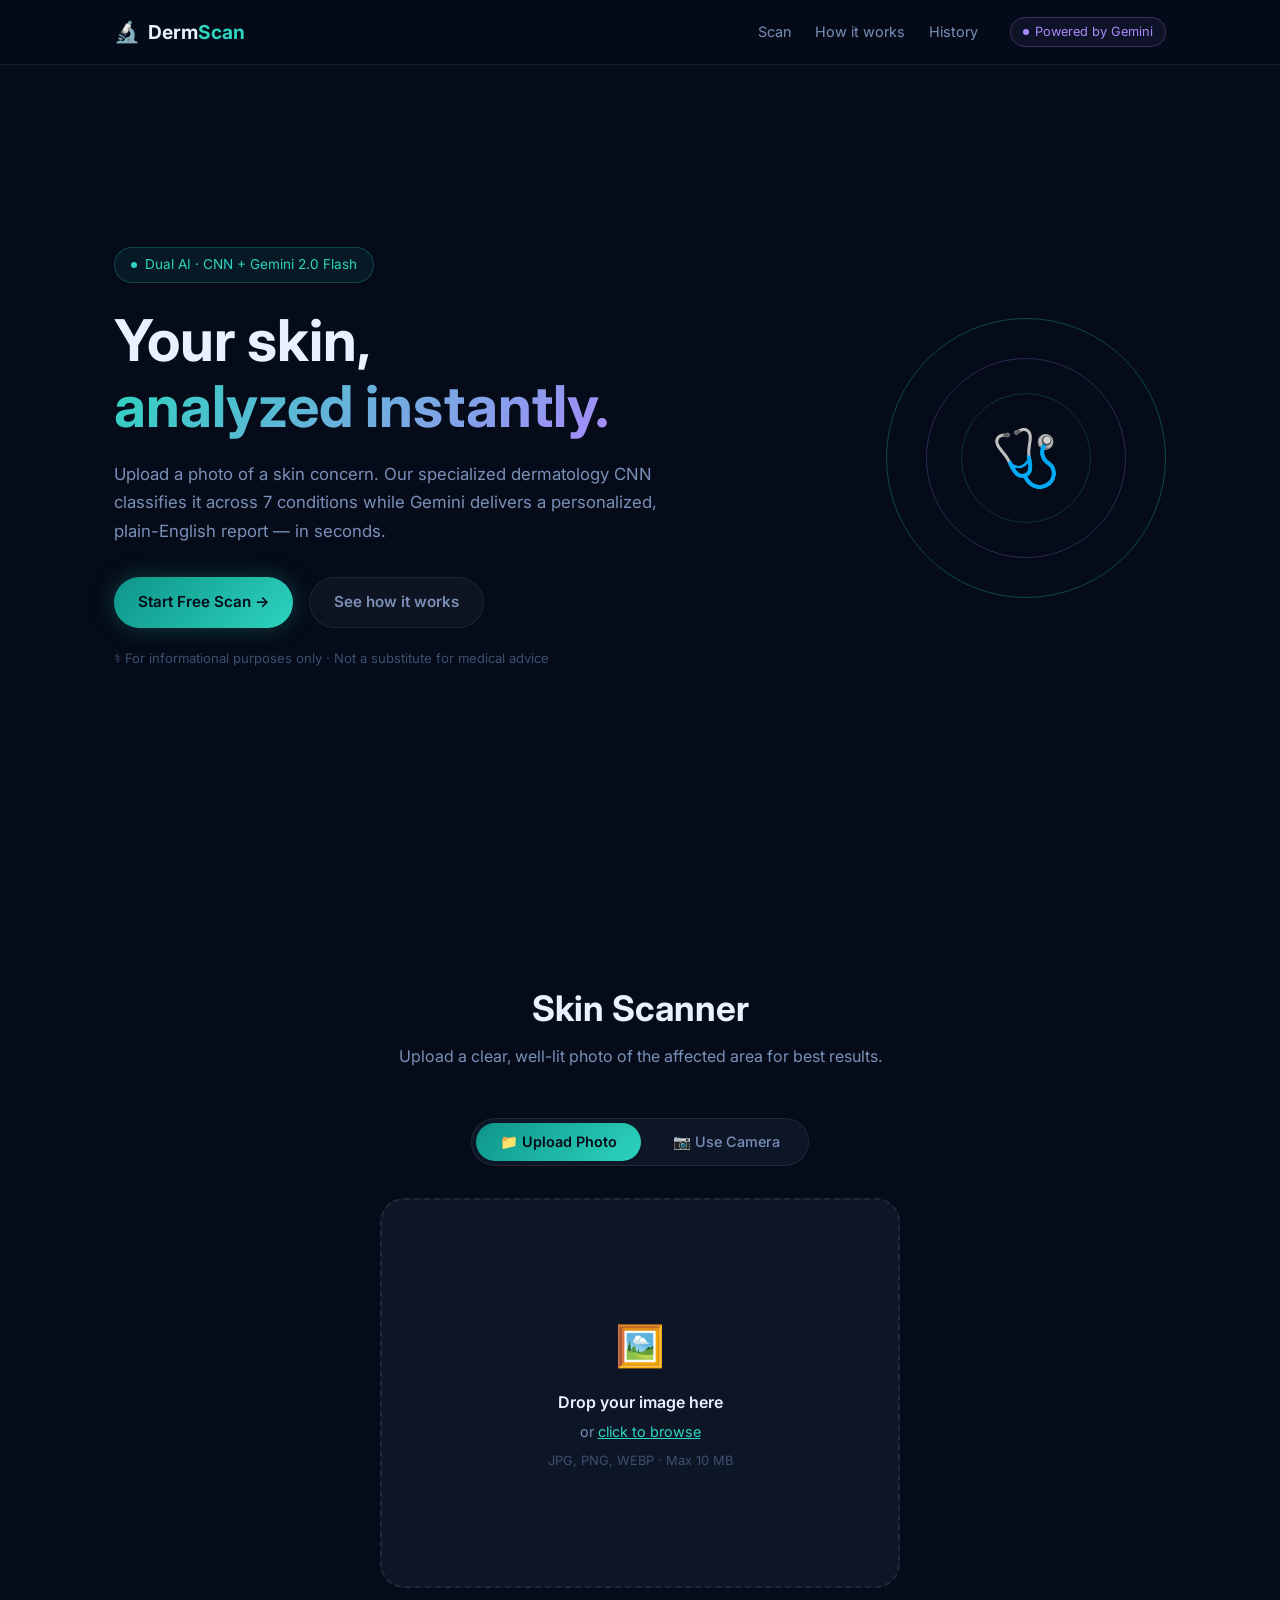
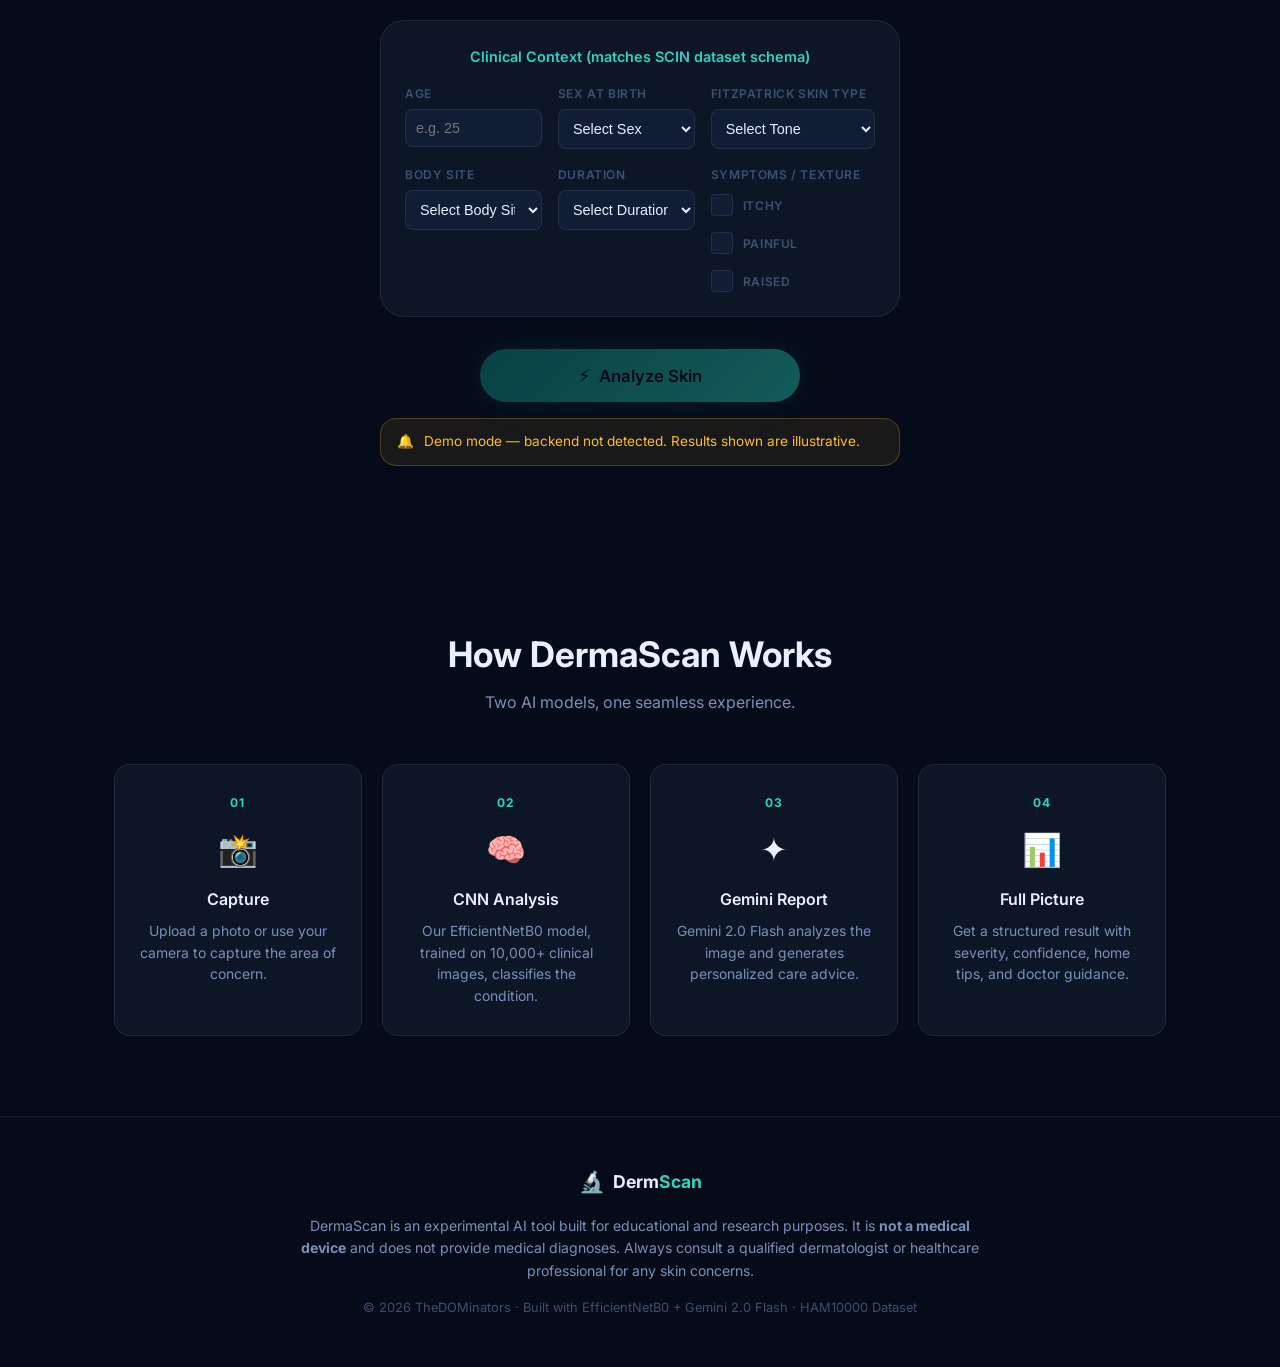
==== commit 8e09054a: "Model and Gemini APIs set up and working" ====
--- a/frontend/index.html
+++ b/frontend/index.html
@@ -118,41 +118,65 @@
 
     <!-- Patient Details -->
     <div id="patient-details" class="patient-details">
-      <p class="details-title">Optional: Add context for a better report</p>
+      <p class="details-title">Clinical Context (matches SCIN dataset schema)</p>
       <div class="details-grid">
         <div class="input-group">
-          <label for="input-age">Patient Age</label>
-          <input type="number" id="input-age" step="5" min="0" max="85" placeholder="0-85" />
+          <label for="input-age">Age</label>
+          <input type="number" id="input-age" step="5" min="0" max="100" placeholder="e.g. 25" />
         </div>
         <div class="input-group">
-          <label for="input-gender">Sex</label>
+          <label for="input-gender">Sex at Birth</label>
           <select id="input-gender">
             <option value="">Select Sex</option>
             <option value="male">Male</option>
             <option value="female">Female</option>
-            <option value="unknown">Unknown / Other</option>
+            <option value="other">Other / Unspecified</option>
           </select>
         </div>
         <div class="input-group">
-          <label for="input-localization">Localization</label>
+          <label for="input-skin-type">Fitzpatrick Skin Type</label>
+          <select id="input-skin-type">
+            <option value="">Select Tone</option>
+            <option value="Type I">Type I (Pale, always burns)</option>
+            <option value="Type II">Type II (Fair, usually burns)</option>
+            <option value="Type III">Type III (Creamy, sometimes burns)</option>
+            <option value="Type IV">Type IV (Olive, rarely burns)</option>
+            <option value="Type V">Type V (Brown, very rarely burns)</option>
+            <option value="Type VI">Type VI (Black, never burns)</option>
+          </select>
+        </div>
+        <div class="input-group">
+          <label for="input-localization">Body Site</label>
           <select id="input-localization">
             <option value="">Select Body Site</option>
-            <option value="abdomen">Abdomen</option>
-            <option value="back">Back</option>
-            <option value="chest">Chest</option>
-            <option value="ear">Ear</option>
-            <option value="face">Face</option>
-            <option value="foot">Foot</option>
-            <option value="genital">Genital</option>
-            <option value="hand">Hand</option>
-            <option value="lower extremity">Lower Extremity</option>
-            <option value="neck">Neck</option>
-            <option value="scalp">Scalp</option>
-            <option value="trunk">Trunk</option>
-            <option value="upper extremity">Upper Extremity</option>
-            <option value="acral">Acral</option>
-            <option value="unknown">Unknown</option>
+            <option value="Face">Face</option>
+            <option value="Head / Neck">Head / Neck</option>
+            <option value="Chest / Abdomen">Chest / Abdomen</option>
+            <option value="Back">Back</option>
+            <option value="Arm / Hand">Arm / Hand</option>
+            <option value="Leg / Foot">Leg / Foot</option>
+            <option value="Genital / Groin">Genital / Groin</option>
+            <option value="Scalp">Scalp</option>
+            <option value="Trunk">Trunk (General)</option>
           </select>
+        </div>
+        <div class="input-group">
+          <label for="input-duration">Duration</label>
+          <select id="input-duration">
+            <option value="">Select Duration</option>
+            <option value="Days">A few days</option>
+            <option value="Weeks">A few weeks</option>
+            <option value="Months">A few months</option>
+            <option value="Years">Years (Chronic)</option>
+          </select>
+        </div>
+        <div class="input-group checkboxes">
+          <label>Symptoms / Texture</label>
+          <div class="checkbox-row">
+            <label class="cb-label"><input type="checkbox" id="input-itchy" /> Itchy</label>
+            <label class="cb-label"><input type="checkbox" id="input-painful" /> Painful</label>
+            <label class="cb-label"><input type="checkbox" id="input-raised" /> Raised</label>
+          </div>
         </div>
       </div>
     </div>
--- a/frontend/style.css
+++ b/frontend/style.css
@@ -165,6 +165,21 @@
   border-radius: 8px; padding: 10px; color: var(--text); font-size: 0.9rem; transition: all .2s; width: 100%; }
 .input-group input:focus, .input-group select:focus { border-color: var(--teal); outline: none; background: rgba(45,212,191,0.03); }
 
+/* ── Custom Checkboxes ─────────────────────────────── */
+.checkbox-row { display: flex; gap: 16px; margin-top: 4px; flex-wrap: wrap; }
+.cb-label { display: flex; align-items: center; gap: 10px; cursor: pointer;
+  font-size: 0.88rem; color: var(--text2); transition: color .2s; }
+.cb-label:hover { color: var(--text); }
+.cb-label input[type="checkbox"] { appearance: none; -webkit-appearance: none;
+  width: 18px; height: 18px; border: 1px solid var(--border); border-radius: 4px;
+  background: var(--bg3); cursor: pointer; position: relative; transition: all .2s; }
+.cb-label input[type="checkbox"]:checked { background: var(--teal); border-color: var(--teal);
+  box-shadow: 0 0 10px var(--teal-glow); }
+.cb-label input[type="checkbox"]:checked::after { content: '✓'; position: absolute;
+  top: 50%; left: 50%; transform: translate(-50%, -50%); color: #050b18;
+  font-size: 12px; font-weight: 800; }
+.cb-label input[type="checkbox"]:focus { border-color: var(--teal); outline: none; }
+
 /* ── Demo notice ────────────────────────────────────── */
 .demo-notice { display: flex; align-items: center; gap: 10px; margin: 16px auto 0;
   max-width: 520px; padding: 12px 16px; border-radius: var(--r);
